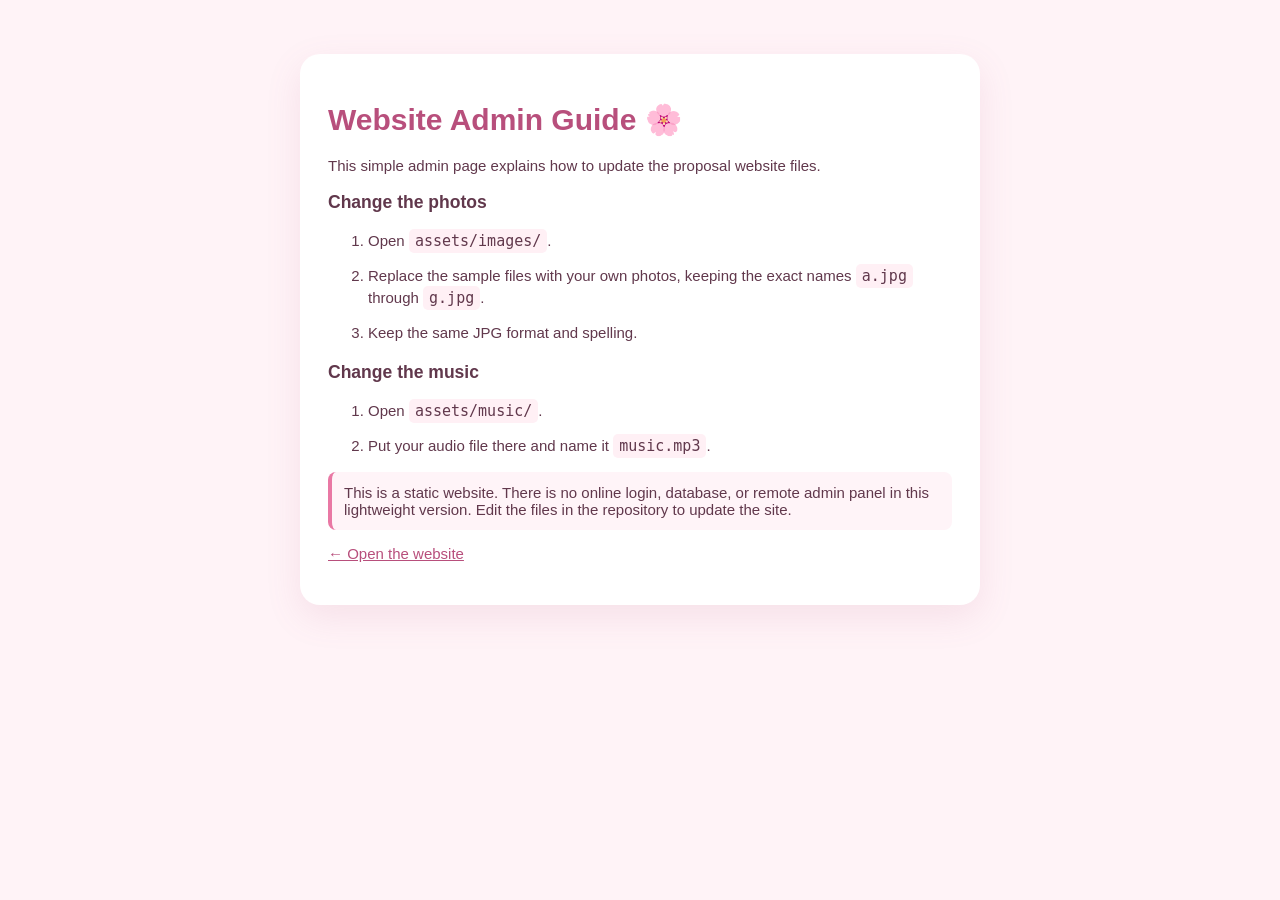
==== admin.html @ 8a0b137a "Add files via upload" ====
<!DOCTYPE html>
<html lang="en">
<head>
<meta charset="UTF-8">
<meta name="viewport" content="width=device-width, initial-scale=1.0">
<title>Admin Guide</title>
<style>
*{box-sizing:border-box}body{margin:0;padding:24px;background:#fff3f7;color:#61384c;font:15px Arial,sans-serif}
main{max-width:680px;margin:30px auto;background:white;padding:28px;border-radius:20px;box-shadow:0 12px 35px #b95d8520}
h1{color:#b84f7c}li{margin:12px 0;line-height:1.5}code{background:#fff0f5;padding:3px 6px;border-radius:5px}
.note{padding:12px;background:#fff4f8;border-left:4px solid #e978a4;border-radius:8px}
a{color:#b84f7c}
</style>
</head>
<body>
<main>
<h1>Website Admin Guide 🌸</h1>
<p>This simple admin page explains how to update the proposal website files.</p>
<h3>Change the photos</h3>
<ol>
<li>Open <code>assets/images/</code>.</li>
<li>Replace the sample files with your own photos, keeping the exact names <code>a.jpg</code> through <code>g.jpg</code>.</li>
<li>Keep the same JPG format and spelling.</li>
</ol>
<h3>Change the music</h3>
<ol>
<li>Open <code>assets/music/</code>.</li>
<li>Put your audio file there and name it <code>music.mp3</code>.</li>
</ol>
<p class="note">This is a static website. There is no online login, database, or remote admin panel in this lightweight version. Edit the files in the repository to update the site.</p>
<p><a href="index.html">← Open the website</a></p>
</main>
</body>
</html>
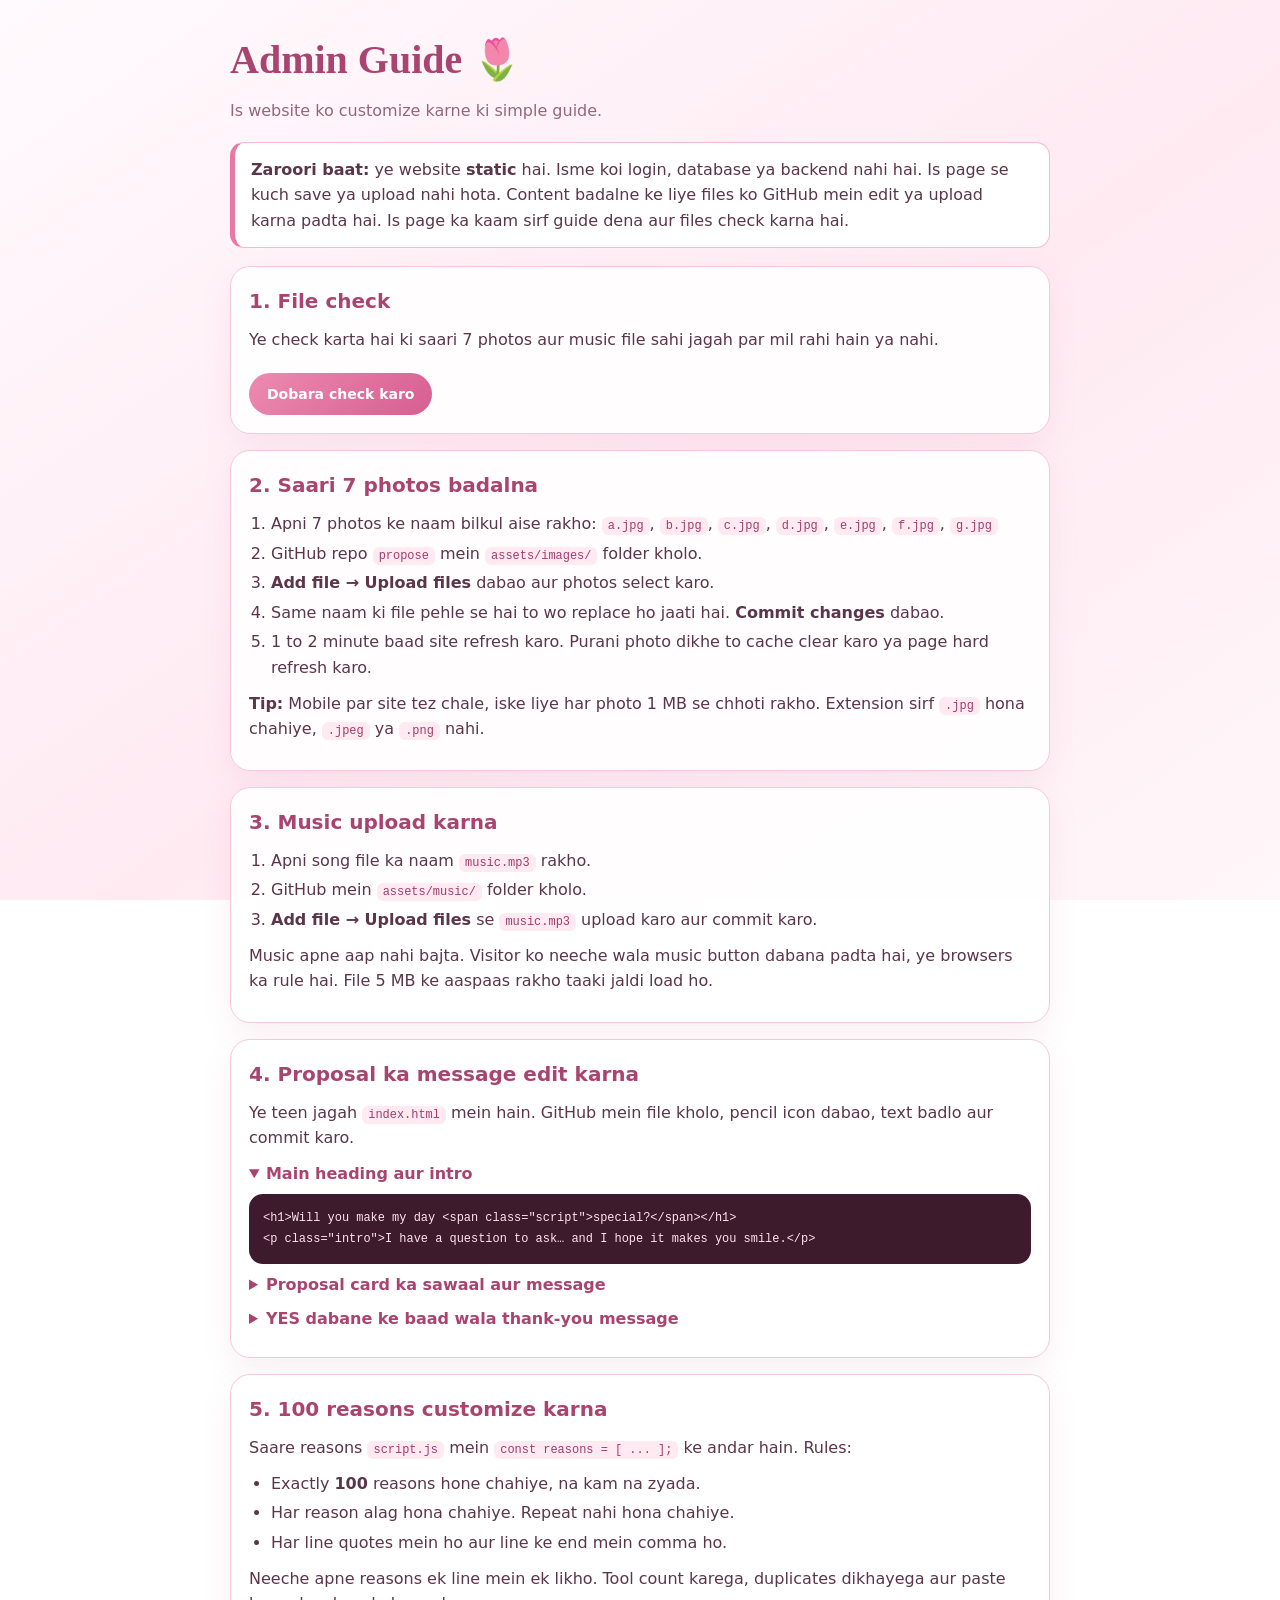
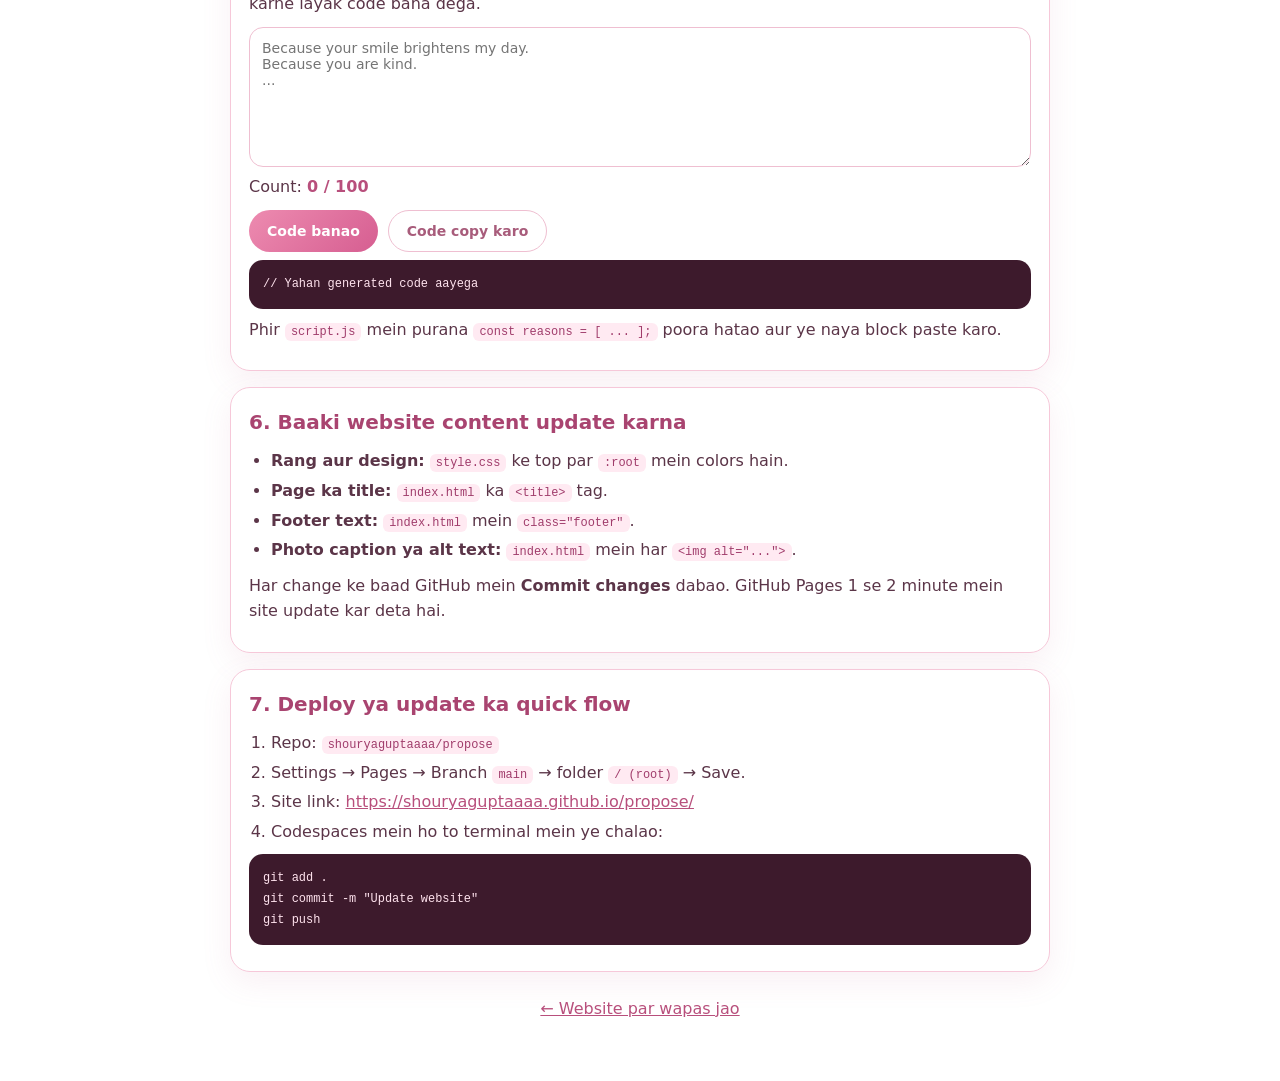
==== commit 730e871b: "Enhance admin.html with new styles and content Updated the admin guide with new styling, content, an" ====
--- a/admin.html
+++ b/admin.html
@@ -1,34 +1,150 @@
 <!DOCTYPE html>
 <html lang="en">
 <head>
-<meta charset="UTF-8">
-<meta name="viewport" content="width=device-width, initial-scale=1.0">
-<title>Admin Guide</title>
-<style>
-*{box-sizing:border-box}body{margin:0;padding:24px;background:#fff3f7;color:#61384c;font:15px Arial,sans-serif}
-main{max-width:680px;margin:30px auto;background:white;padding:28px;border-radius:20px;box-shadow:0 12px 35px #b95d8520}
-h1{color:#b84f7c}li{margin:12px 0;line-height:1.5}code{background:#fff0f5;padding:3px 6px;border-radius:5px}
-.note{padding:12px;background:#fff4f8;border-left:4px solid #e978a4;border-radius:8px}
-a{color:#b84f7c}
-</style>
+  <meta charset="UTF-8">
+  <meta name="viewport" content="width=device-width, initial-scale=1.0">
+  <meta name="robots" content="noindex">
+  <title>Admin Guide 🌷</title>
+  <style>
+    :root{--pink:#e978a4;--deep:#b84f7c;--ink:#5b3548;--muted:#93677b}
+    *{box-sizing:border-box}
+    body{margin:0;font-family:system-ui,-apple-system,'Segoe UI',sans-serif;color:var(--ink);
+      background:linear-gradient(145deg,#fffafd,#ffeaf2 55%,#fff7fa);background-attachment:fixed;line-height:1.6}
+    .wrap{width:min(820px,92%);margin:0 auto;padding:28px 0 50px}
+    h1{font-family:Georgia,'Times New Roman',serif;color:#a94470;font-size:clamp(28px,6vw,40px);margin:0 0 6px}
+    h2{color:#a94470;font-size:20px;margin:0 0 10px}
+    p{margin:0 0 10px}
+    .lead{color:var(--muted)}
+    .note{background:#fff;border:1px solid #f3bcd1;border-left:5px solid var(--pink);border-radius:14px;padding:14px 16px;margin:18px 0}
+    .card{background:#ffffffe6;border:1px solid #f6c8d9;border-radius:20px;padding:18px;margin:16px 0;box-shadow:0 10px 30px #c96d921a}
+    ol,ul{margin:0 0 10px;padding-left:22px}
+    li{margin:4px 0}
+    code{background:#ffeaf2;color:#a03c6b;padding:2px 6px;border-radius:6px;font-size:.92em}
+    pre{background:#3d1a2c;color:#ffe3ee;padding:14px;border-radius:14px;overflow:auto;font-size:13px;margin:8px 0}
+    pre code{background:none;color:inherit;padding:0}
+    button{font:600 14px system-ui,sans-serif;border:0;border-radius:999px;padding:10px 18px;min-height:42px;cursor:pointer;
+      background:linear-gradient(135deg,#ed8bb0,#d65e91);color:#fff}
+    button.ghost{background:#fff;color:#a85c7b;border:1px solid #efbfd1}
+    textarea{width:100%;min-height:140px;border:1px solid #efbfd1;border-radius:14px;padding:12px;font:14px system-ui,sans-serif;color:var(--ink)}
+    .status{list-style:none;padding:0;display:grid;grid-template-columns:repeat(auto-fill,minmax(150px,1fr));gap:8px}
+    .status li{background:#fff;border:1px solid #f3d3df;border-radius:12px;padding:8px 12px;font-size:14px}
+    .ok{color:#2e7d4f}.bad{color:#c0392b}
+    .stat{font-weight:700;color:var(--deep)}
+    .row{display:flex;gap:10px;flex-wrap:wrap;margin-top:10px}
+    a{color:var(--deep)}
+    details{margin:8px 0}
+    summary{cursor:pointer;font-weight:600;color:#a94470}
+  </style>
 </head>
 <body>
-<main>
-<h1>Website Admin Guide 🌸</h1>
-<p>This simple admin page explains how to update the proposal website files.</p>
-<h3>Change the photos</h3>
-<ol>
-<li>Open <code>assets/images/</code>.</li>
-<li>Replace the sample files with your own photos, keeping the exact names <code>a.jpg</code> through <code>g.jpg</code>.</li>
-<li>Keep the same JPG format and spelling.</li>
-</ol>
-<h3>Change the music</h3>
-<ol>
-<li>Open <code>assets/music/</code>.</li>
-<li>Put your audio file there and name it <code>music.mp3</code>.</li>
-</ol>
-<p class="note">This is a static website. There is no online login, database, or remote admin panel in this lightweight version. Edit the files in the repository to update the site.</p>
-<p><a href="index.html">← Open the website</a></p>
-</main>
+  <div class="wrap">
+    <h1>Admin Guide 🌷</h1>
+    <p class="lead">Is website ko customize karne ki simple guide.</p>
+
+    <div class="note">
+      <strong>Zaroori baat:</strong> ye website <strong>static</strong> hai. Isme koi login, database ya backend nahi hai.
+      Is page se kuch save ya upload nahi hota. Content badalne ke liye files ko GitHub mein edit ya upload karna padta hai.
+      Is page ka kaam sirf guide dena aur files check karna hai.
+    </div>
+
+    <!-- File checker -->
+    <section class="card">
+      <h2>1. File check</h2>
+      <p>Ye check karta hai ki saari 7 photos aur music file sahi jagah par mil rahi hain ya nahi.</p>
+      <ul id="status" class="status"></ul>
+      <div class="row">
+        <button id="recheck" type="button">Dobara check karo</button>
+      </div>
+    </section>
+
+    <section class="card">
+      <h2>2. Saari 7 photos badalna</h2>
+      <ol>
+        <li>Apni 7 photos ke naam bilkul aise rakho: <code>a.jpg</code>, <code>b.jpg</code>, <code>c.jpg</code>, <code>d.jpg</code>, <code>e.jpg</code>, <code>f.jpg</code>, <code>g.jpg</code></li>
+        <li>GitHub repo <code>propose</code> mein <code>assets/images/</code> folder kholo.</li>
+        <li><strong>Add file → Upload files</strong> dabao aur photos select karo.</li>
+        <li>Same naam ki file pehle se hai to wo replace ho jaati hai. <strong>Commit changes</strong> dabao.</li>
+        <li>1 to 2 minute baad site refresh karo. Purani photo dikhe to cache clear karo ya page hard refresh karo.</li>
+      </ol>
+      <p><strong>Tip:</strong> Mobile par site tez chale, iske liye har photo 1 MB se chhoti rakho. Extension sirf <code>.jpg</code> hona chahiye, <code>.jpeg</code> ya <code>.png</code> nahi.</p>
+    </section>
+
+    <section class="card">
+      <h2>3. Music upload karna</h2>
+      <ol>
+        <li>Apni song file ka naam <code>music.mp3</code> rakho.</li>
+        <li>GitHub mein <code>assets/music/</code> folder kholo.</li>
+        <li><strong>Add file → Upload files</strong> se <code>music.mp3</code> upload karo aur commit karo.</li>
+      </ol>
+      <p>Music apne aap nahi bajta. Visitor ko neeche wala music button dabana padta hai, ye browsers ka rule hai. File 5 MB ke aaspaas rakho taaki jaldi load ho.</p>
+    </section>
+
+    <section class="card">
+      <h2>4. Proposal ka message edit karna</h2>
+      <p>Ye teen jagah <code>index.html</code> mein hain. GitHub mein file kholo, pencil icon dabao, text badlo aur commit karo.</p>
+      <details open>
+        <summary>Main heading aur intro</summary>
+        <pre><code>&lt;h1&gt;Will you make my day &lt;span class="script"&gt;special?&lt;/span&gt;&lt;/h1&gt;
+&lt;p class="intro"&gt;I have a question to ask… and I hope it makes you smile.&lt;/p&gt;</code></pre>
+      </details>
+      <details>
+        <summary>Proposal card ka sawaal aur message</summary>
+        <pre><code>&lt;h2 id="askTitle" class="card-title"&gt;Will you say yes?&lt;/h2&gt;
+&lt;p class="subtext"&gt;Yahan apna emotional message likho.&lt;/p&gt;</code></pre>
+      </details>
+      <details>
+        <summary>YES dabane ke baad wala thank-you message</summary>
+        <pre><code>&lt;h2 id="successTitle" class="success-title"&gt;Thank you 💖&lt;/h2&gt;
+&lt;p class="success-text"&gt;Yahan special message likho.&lt;/p&gt;</code></pre>
+      </details>
+    </section>
+
+    <section class="card">
+      <h2>5. 100 reasons customize karna</h2>
+      <p>Saare reasons <code>script.js</code> mein <code>const reasons = [ ... ];</code> ke andar hain. Rules:</p>
+      <ul>
+        <li>Exactly <strong>100</strong> reasons hone chahiye, na kam na zyada.</li>
+        <li>Har reason alag hona chahiye. Repeat nahi hona chahiye.</li>
+        <li>Har line quotes mein ho aur line ke end mein comma ho.</li>
+      </ul>
+      <p>Neeche apne reasons ek line mein ek likho. Tool count karega, duplicates dikhayega aur paste karne layak code bana dega.</p>
+      <textarea id="reasonsInput" placeholder="Because your smile brightens my day.&#10;Because you are kind.&#10;..."></textarea>
+      <p>Count: <span id="rCount" class="stat">0 / 100</span> <span id="rWarn" class="bad"></span></p>
+      <div class="row">
+        <button id="rBuild" type="button">Code banao</button>
+        <button id="rCopy" class="ghost" type="button">Code copy karo</button>
+      </div>
+      <pre><code id="rOut">// Yahan generated code aayega</code></pre>
+      <p>Phir <code>script.js</code> mein purana <code>const reasons = [ ... ];</code> poora hatao aur ye naya block paste karo.</p>
+    </section>
+
+    <section class="card">
+      <h2>6. Baaki website content update karna</h2>
+      <ul>
+        <li><strong>Rang aur design:</strong> <code>style.css</code> ke top par <code>:root</code> mein colors hain.</li>
+        <li><strong>Page ka title:</strong> <code>index.html</code> ka <code>&lt;title&gt;</code> tag.</li>
+        <li><strong>Footer text:</strong> <code>index.html</code> mein <code>class="footer"</code>.</li>
+        <li><strong>Photo caption ya alt text:</strong> <code>index.html</code> mein har <code>&lt;img alt="..."&gt;</code>.</li>
+      </ul>
+      <p>Har change ke baad GitHub mein <strong>Commit changes</strong> dabao. GitHub Pages 1 se 2 minute mein site update kar deta hai.</p>
+    </section>
+
+    <section class="card">
+      <h2>7. Deploy ya update ka quick flow</h2>
+      <ol>
+        <li>Repo: <code>shouryaguptaaaa/propose</code></li>
+        <li>Settings → Pages → Branch <code>main</code> → folder <code>/ (root)</code> → Save.</li>
+        <li>Site link: <a href="https://shouryaguptaaaa.github.io/propose/" target="_blank" rel="noopener">https://shouryaguptaaaa.github.io/propose/</a></li>
+        <li>Codespaces mein ho to terminal mein ye chalao:</li>
+      </ol>
+      <pre><code>git add .
+git commit -m "Update website"
+git push</code></pre>
+    </section>
+
+    <p class="lead" style="text-align:center;margin-top:24px"><a href="index.html">← Website par wapas jao</a></p>
+  </div>
+
+  <script src="admin.js"></script>
 </body>
 </html>
